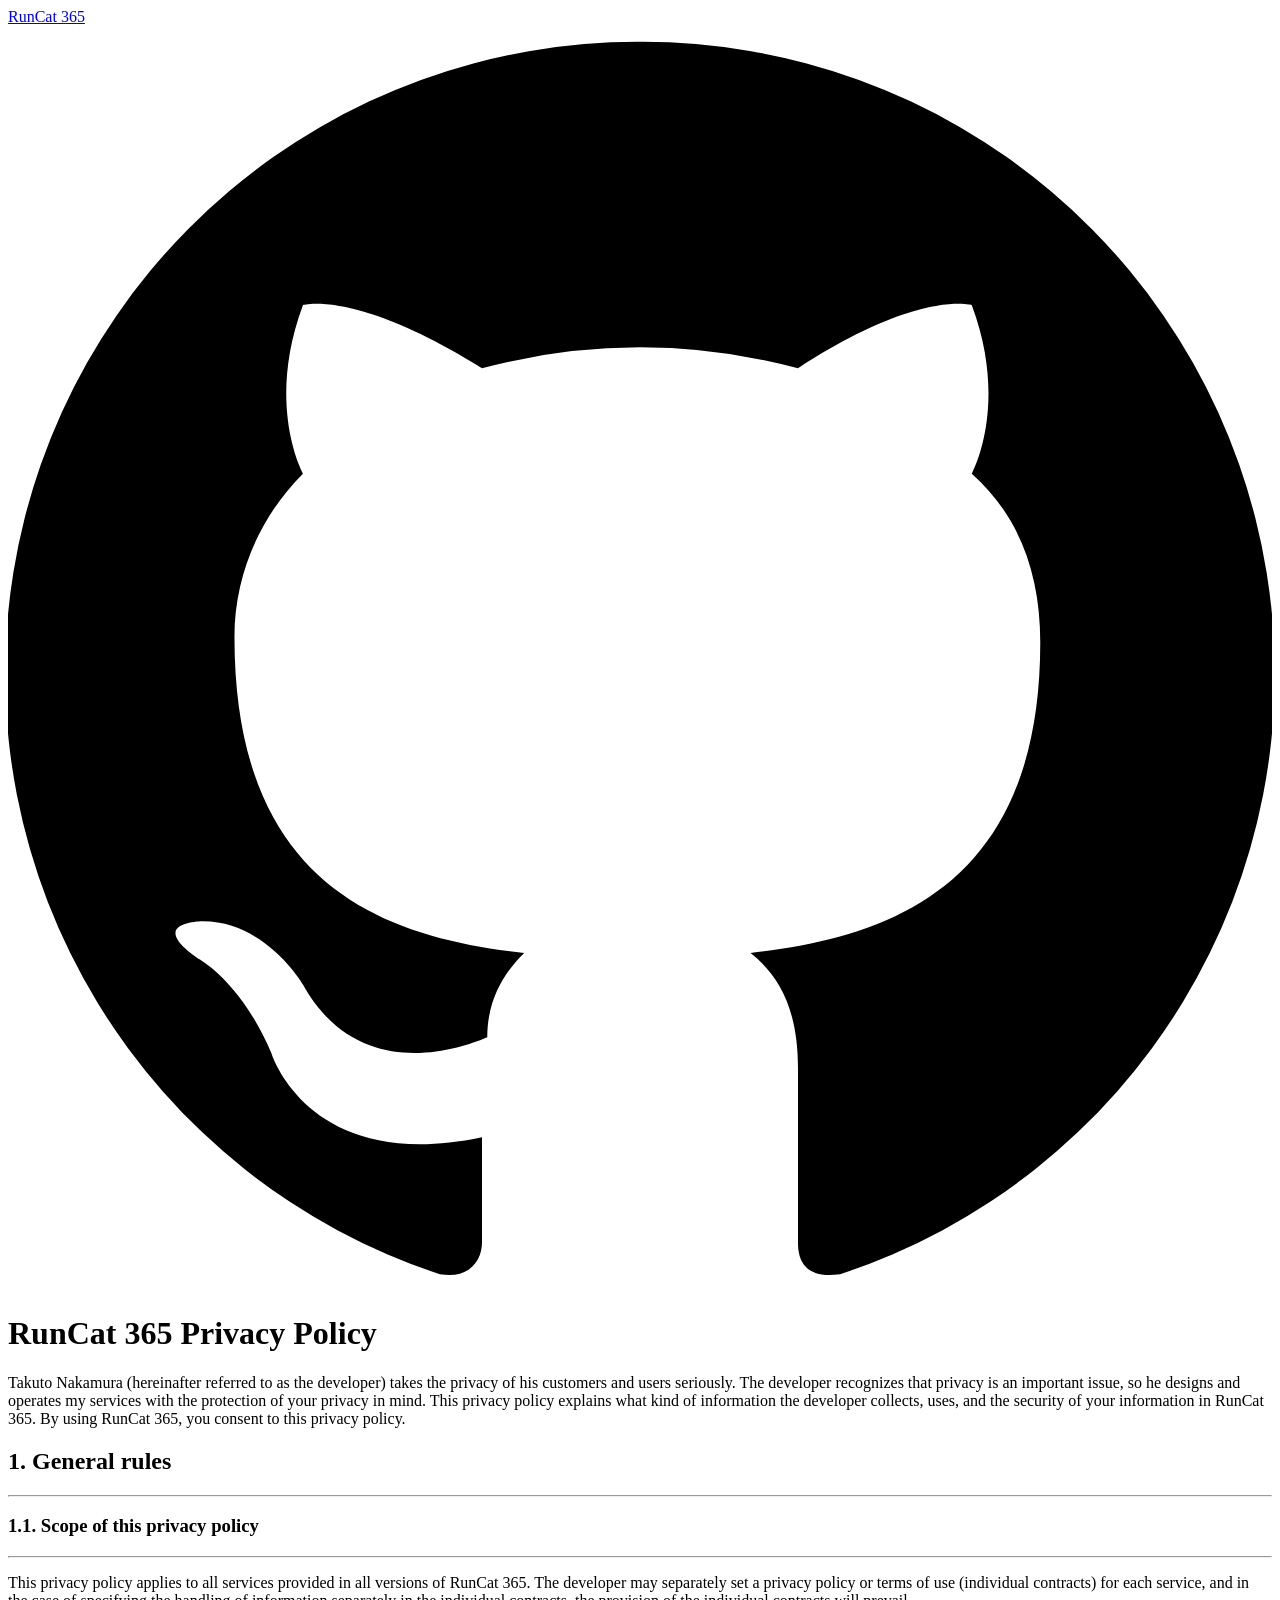
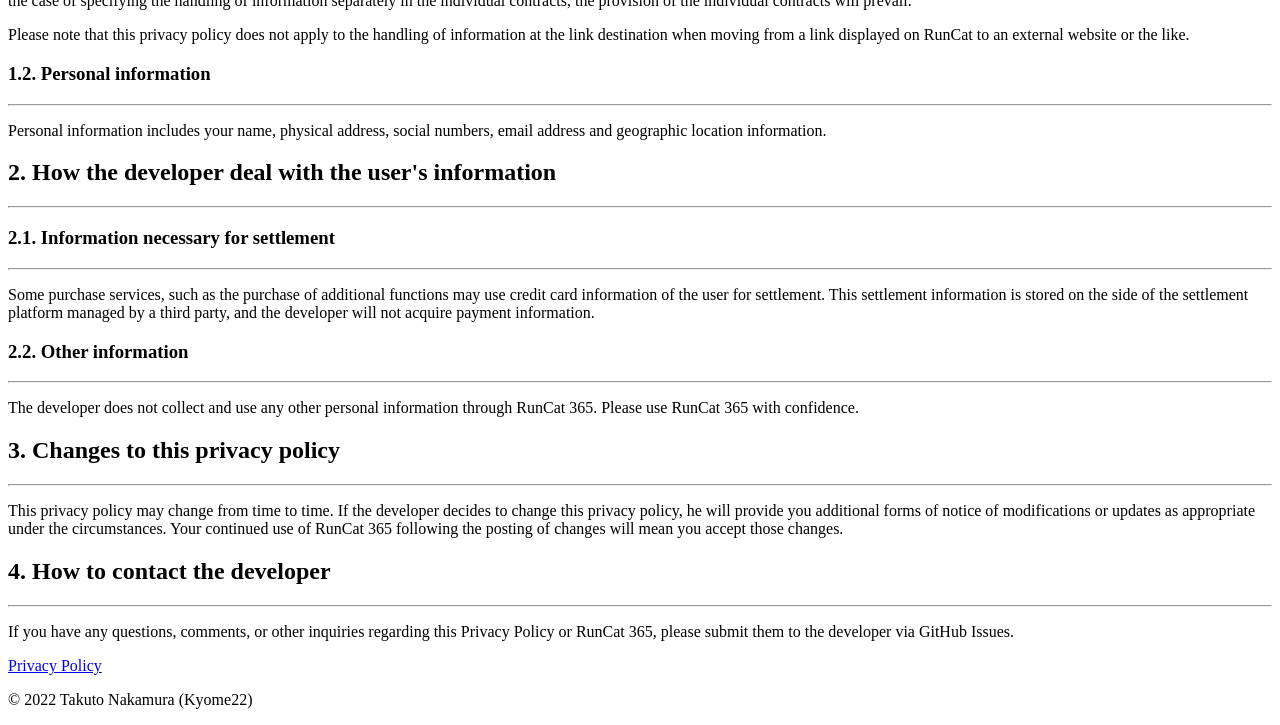
==== docs/privacy_policy.html @ 28efac6f "Updated the repository URL to the new one." ====
<!doctype html>
<html lang="en">
  <head>
    <title>RunCat 365</title>
    <link href="https://fonts.googleapis.com/css?family=Exo+2:400,400i,600,600i" rel="stylesheet" />
    <link rel="stylesheet" href="./style.css" />
  </head>
  <body>
    <header>
      <div>
        <a class="title" href="./index.html"> RunCat 365 </a>
        <a
          href="https://github.com/runcat-dev/RunCat365"
          title="Link for GitHub Repository"
          target="_blank"
          rel="noopener noreferrer"
        >
          <svg class="github-icon" viewBox="0 0 24 24">
            <path
              d="M12 .3a12 12 0 0 0-3.8 23.4c.6.1.8-.3.8-.6v-2c-3.3.7-4-1.6-4-1.6-.6-1.4-1.4-1.8-1.4-1.8-1-.7.1-.7.1-.7 1.2 0 1.9 1.2 1.9 1.2 1 1.8 2.8 1.3 3.5 1 0-.8.4-1.3.7-1.6-2.7-.3-5.5-1.3-5.5-6 0-1.2.5-2.3 1.3-3.1-.2-.4-.6-1.6 0-3.2 0 0 1-.3 3.4 1.2a11.5 11.5 0 0 1 6 0c2.3-1.5 3.3-1.2 3.3-1.2.6 1.6.2 2.8 0 3.2.9.8 1.3 1.9 1.3 3.2 0 4.6-2.8 5.6-5.5 5.9.5.4.9 1 .9 2.2v3.3c0 .3.1.7.8.6A12 12 0 0 0 12 .3"
            ></path>
          </svg>
        </a>
      </div>
    </header>
    <div class="privacy-policy">
      <div class="block">
        <h1>RunCat 365 Privacy Policy</h1>
        <p class="explain">
          Takuto Nakamura (hereinafter referred to as the developer) takes the privacy of his
          customers and users seriously. The developer recognizes that privacy is an important
          issue, so he designs and operates my services with the protection of your privacy in mind.
          This privacy policy explains what kind of information the developer collects, uses, and
          the security of your information in RunCat 365. By using RunCat 365, you consent to this
          privacy policy.
        </p>
      </div>
      <div class="block">
        <h2>1. General rules</h2>
        <hr />
        <h3>1.1. Scope of this privacy policy</h3>
        <hr />
        <p class="explain">
          This privacy policy applies to all services provided in all versions of RunCat 365. The
          developer may separately set a privacy policy or terms of use (individual contracts) for
          each service, and in the case of specifying the handling of information separately in the
          individual contracts, the provision of the individual contracts will prevail.
        </p>
        <p class="explain">
          Please note that this privacy policy does not apply to the handling of information at the
          link destination when moving from a link displayed on RunCat to an external website or the
          like.
        </p>
        <h3>1.2. Personal information</h3>
        <hr />
        <p class="explain">
          Personal information includes your name, physical address, social numbers, email address
          and geographic location information.
        </p>
      </div>
      <div class="block">
        <h2>2. How the developer deal with the user's information</h2>
        <hr />
        <h3>2.1. Information necessary for settlement</h3>
        <hr />
        <p class="explain">
          Some purchase services, such as the purchase of additional functions may use credit card
          information of the user for settlement. This settlement information is stored on the side
          of the settlement platform managed by a third party, and the developer will not acquire
          payment information.
        </p>
        <h3>2.2. Other information</h3>
        <hr />
        <p class="explain">
          The developer does not collect and use any other personal information through RunCat 365.
          Please use RunCat 365 with confidence.
        </p>
      </div>
      <div class="block">
        <h2>3. Changes to this privacy policy</h2>
        <hr />
        <p class="explain">
          This privacy policy may change from time to time. If the developer decides to change this
          privacy policy, he will provide you additional forms of notice of modifications or updates
          as appropriate under the circumstances. Your continued use of RunCat 365 following the
          posting of changes will mean you accept those changes.
        </p>
      </div>
      <div class="block">
        <h2>4. How to contact the developer</h2>
        <hr />
        <p class="explain">
          If you have any questions, comments, or other inquiries regarding this Privacy Policy or
          RunCat 365, please submit them to the developer via GitHub Issues.
        </p>
      </div>
    </div>
    <footer>
      <nav>
        <a href="./privacy_policy.html">Privacy Policy</a>
      </nav>
      <p>© 2022 Takuto Nakamura (Kyome22)</p>
    </footer>
  </body>
</html>
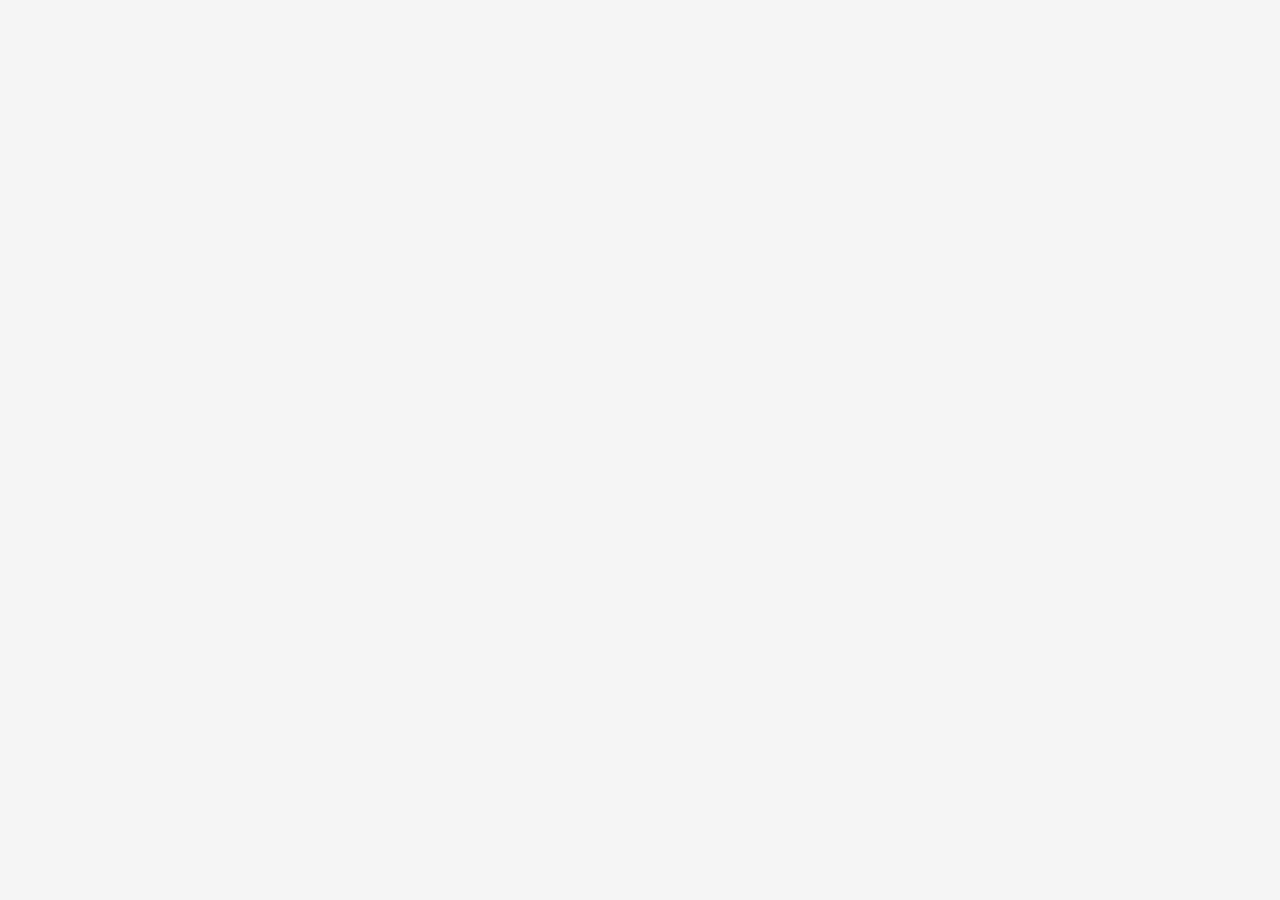
==== commit 7986ed95: "docs: replace GitHub Pages with lobster.js and add EN/JA switching Rebuild the docs site on lobster." ====
--- a/docs/privacy_policy.html
+++ b/docs/privacy_policy.html
@@ -1,105 +1,22 @@
 <!doctype html>
 <html lang="en">
   <head>
-    <title>RunCat 365</title>
-    <link href="https://fonts.googleapis.com/css?family=Exo+2:400,400i,600,600i" rel="stylesheet" />
+    <meta charset="UTF-8" />
+    <meta name="viewport" content="width=device-width, initial-scale=1.0" />
+    <title>RunCat 365 — Privacy Policy</title>
+    <meta name="author" content="Kyome22" />
+    <meta name="description" content="RunCat 365 Privacy Policy" />
+    <link href="https://fonts.googleapis.com/css?family=Exo+2:400,400i,600,600i,700,700i" rel="stylesheet" />
     <link rel="stylesheet" href="./style.css" />
   </head>
   <body>
-    <header>
-      <div>
-        <a class="title" href="./index.html"> RunCat 365 </a>
-        <a
-          href="https://github.com/runcat-dev/RunCat365"
-          title="Link for GitHub Repository"
-          target="_blank"
-          rel="noopener noreferrer"
-        >
-          <svg class="github-icon" viewBox="0 0 24 24">
-            <path
-              d="M12 .3a12 12 0 0 0-3.8 23.4c.6.1.8-.3.8-.6v-2c-3.3.7-4-1.6-4-1.6-.6-1.4-1.4-1.8-1.4-1.8-1-.7.1-.7.1-.7 1.2 0 1.9 1.2 1.9 1.2 1 1.8 2.8 1.3 3.5 1 0-.8.4-1.3.7-1.6-2.7-.3-5.5-1.3-5.5-6 0-1.2.5-2.3 1.3-3.1-.2-.4-.6-1.6 0-3.2 0 0 1-.3 3.4 1.2a11.5 11.5 0 0 1 6 0c2.3-1.5 3.3-1.2 3.3-1.2.6 1.6.2 2.8 0 3.2.9.8 1.3 1.9 1.3 3.2 0 4.6-2.8 5.6-5.5 5.9.5.4.9 1 .9 2.2v3.3c0 .3.1.7.8.6A12 12 0 0 0 12 .3"
-            ></path>
-          </svg>
-        </a>
-      </div>
-    </header>
-    <div class="privacy-policy">
-      <div class="block">
-        <h1>RunCat 365 Privacy Policy</h1>
-        <p class="explain">
-          Takuto Nakamura (hereinafter referred to as the developer) takes the privacy of his
-          customers and users seriously. The developer recognizes that privacy is an important
-          issue, so he designs and operates my services with the protection of your privacy in mind.
-          This privacy policy explains what kind of information the developer collects, uses, and
-          the security of your information in RunCat 365. By using RunCat 365, you consent to this
-          privacy policy.
-        </p>
-      </div>
-      <div class="block">
-        <h2>1. General rules</h2>
-        <hr />
-        <h3>1.1. Scope of this privacy policy</h3>
-        <hr />
-        <p class="explain">
-          This privacy policy applies to all services provided in all versions of RunCat 365. The
-          developer may separately set a privacy policy or terms of use (individual contracts) for
-          each service, and in the case of specifying the handling of information separately in the
-          individual contracts, the provision of the individual contracts will prevail.
-        </p>
-        <p class="explain">
-          Please note that this privacy policy does not apply to the handling of information at the
-          link destination when moving from a link displayed on RunCat to an external website or the
-          like.
-        </p>
-        <h3>1.2. Personal information</h3>
-        <hr />
-        <p class="explain">
-          Personal information includes your name, physical address, social numbers, email address
-          and geographic location information.
-        </p>
-      </div>
-      <div class="block">
-        <h2>2. How the developer deal with the user's information</h2>
-        <hr />
-        <h3>2.1. Information necessary for settlement</h3>
-        <hr />
-        <p class="explain">
-          Some purchase services, such as the purchase of additional functions may use credit card
-          information of the user for settlement. This settlement information is stored on the side
-          of the settlement platform managed by a third party, and the developer will not acquire
-          payment information.
-        </p>
-        <h3>2.2. Other information</h3>
-        <hr />
-        <p class="explain">
-          The developer does not collect and use any other personal information through RunCat 365.
-          Please use RunCat 365 with confidence.
-        </p>
-      </div>
-      <div class="block">
-        <h2>3. Changes to this privacy policy</h2>
-        <hr />
-        <p class="explain">
-          This privacy policy may change from time to time. If the developer decides to change this
-          privacy policy, he will provide you additional forms of notice of modifications or updates
-          as appropriate under the circumstances. Your continued use of RunCat 365 following the
-          posting of changes will mean you accept those changes.
-        </p>
-      </div>
-      <div class="block">
-        <h2>4. How to contact the developer</h2>
-        <hr />
-        <p class="explain">
-          If you have any questions, comments, or other inquiries regarding this Privacy Policy or
-          RunCat 365, please submit them to the developer via GitHub Issues.
-        </p>
-      </div>
-    </div>
-    <footer>
-      <nav>
-        <a href="./privacy_policy.html">Privacy Policy</a>
-      </nav>
-      <p>© 2022 Takuto Nakamura (Kyome22)</p>
-    </footer>
+    <div id="content"></div>
+    <script type="module">
+      import { loadMarkdown } from "https://hacknock.github.io/lobsterjs/lobster.js";
+      const language = new URLSearchParams(location.search).get("lang") === "ja" ? "ja" : "en";
+      document.documentElement.lang = language;
+      const source = language === "ja" ? "./privacy_policy.ja.md" : "./privacy_policy.md";
+      loadMarkdown(source, document.getElementById("content"));
+    </script>
   </body>
 </html>
--- a/docs/style.css
+++ b/docs/style.css
@@ -0,0 +1,431 @@
+:root {
+  --lbs-bg: #f5f5f5;
+  --lbs-surface: #ffffff;
+  --lbs-ink: #2c2f36;
+  --lbs-ink-soft: #4a4f5a;
+  --lbs-muted: #606060;
+  --lbs-line: #e2e2e2;
+  --lbs-accent: #5f9ea0;
+  --lbs-accent-strong: #008b8b;
+  --lbs-accent-soft: #e3eeef;
+  --lbs-code-bg: #ededed;
+  --lbs-radius: 14px;
+  --lbs-shadow: 0 1px 2px rgba(44, 47, 54, 0.04), 0 8px 24px rgba(44, 47, 54, 0.06);
+  --lbs-shadow-strong: 0 2px 4px rgba(44, 47, 54, 0.05), 0 14px 32px rgba(44, 47, 54, 0.1);
+  --lbs-font-sans: "Exo 2", -apple-system, BlinkMacSystemFont, "Segoe UI", system-ui, "Helvetica Neue", Arial, sans-serif;
+  --lbs-font-mono: ui-monospace, "SF Mono", Menlo, Consolas, monospace;
+}
+
+*,
+*::before,
+*::after {
+  box-sizing: border-box;
+}
+
+html {
+  scroll-behavior: smooth;
+}
+
+body {
+  margin: 0;
+  background: var(--lbs-bg);
+  color: var(--lbs-ink);
+  font-family: var(--lbs-font-sans);
+  line-height: 1.7;
+  -webkit-font-smoothing: antialiased;
+  -moz-osx-font-smoothing: grayscale;
+}
+
+#content {
+  max-width: 880px;
+  margin: 0 auto;
+  padding: 3.5rem 1.5rem 4rem;
+}
+
+/* ----- Header ----- */
+
+.lbs-header {
+  padding-bottom: 2rem;
+  margin-bottom: 2.5rem;
+  border-bottom: 1px solid var(--lbs-line);
+  text-align: center;
+}
+
+.lbs-header .lbs-heading-1 {
+  margin: 0;
+  font-style: italic;
+  font-size: clamp(2.75rem, 8vw, 4.5rem);
+  line-height: 1.05;
+  letter-spacing: -0.02em;
+  font-weight: 700;
+}
+
+.lbs-header .lbs-paragraph {
+  margin: 0.85rem 0 0;
+  color: var(--lbs-ink-soft);
+  font-weight: 600;
+  font-size: 1.15rem;
+}
+
+.lbs-header .lbs-paragraph a {
+  border-bottom: none;
+}
+
+/* ----- Hero (lead, demo, download) ----- */
+
+.lbs-header + .lbs-paragraph {
+  max-width: 36rem;
+  margin: 0 auto 2rem;
+  text-align: center;
+  font-size: 1.1rem;
+  color: var(--lbs-ink-soft);
+}
+
+.lbs-image {
+  display: block;
+  max-width: 100%;
+  height: auto;
+  margin: 0 auto;
+}
+
+.lbs-paragraph:has(.lbs-image) {
+  text-align: center;
+  margin: 1.5rem 0;
+}
+
+.lbs-image[src*="demo"] {
+  width: 600px;
+  border-radius: var(--lbs-radius);
+  box-shadow: var(--lbs-shadow-strong);
+}
+
+/* ----- Screenshots ----- */
+
+.lbs-image[src*="overview"],
+.lbs-image[src*="custom_runner"],
+.lbs-image[src*="endless_game"] {
+  width: 100%;
+  max-width: 600px;
+  border-radius: var(--lbs-radius);
+  box-shadow: var(--lbs-shadow);
+}
+
+/* ----- Microsoft Store badge ----- */
+
+.lbs-image[src*="get_it_from_ms"] {
+  height: 64px;
+  width: auto;
+  transition: opacity 0.15s ease, transform 0.15s ease;
+}
+
+.lbs-paragraph:has(.lbs-image[src*="get_it_from_ms"]) {
+  margin-top: 2rem;
+  margin-bottom: 0.5rem;
+}
+
+.lbs-paragraph a:active .lbs-image[src*="get_it_from_ms"] {
+  opacity: 0.7;
+  transform: translateY(2px);
+}
+
+/* availability line directly under the store badge */
+.lbs-paragraph:has(.lbs-image[src*="get_it_from_ms"]) + .lbs-paragraph {
+  text-align: center;
+  color: var(--lbs-muted);
+  font-size: 0.9rem;
+}
+
+/* ----- Headings ----- */
+
+.lbs-heading-2 {
+  margin: 3.5rem 0 1rem;
+  font-size: 1.65rem;
+  letter-spacing: -0.015em;
+  font-weight: 700;
+  scroll-margin-top: 1.5rem;
+}
+
+.lbs-heading-3 {
+  margin: 0 0 0.5rem;
+  font-size: 1.15rem;
+  letter-spacing: -0.005em;
+  font-weight: 600;
+  color: var(--lbs-ink);
+}
+
+/* ----- Body text ----- */
+
+.lbs-paragraph {
+  margin: 0.85rem 0;
+  color: var(--lbs-ink-soft);
+}
+
+.lbs-strong {
+  color: var(--lbs-ink);
+  font-weight: 600;
+}
+
+.lbs-emphasis {
+  font-style: italic;
+}
+
+.lbs-ul,
+.lbs-ol {
+  padding-left: 1.4rem;
+  margin: 1rem 0;
+  color: var(--lbs-ink-soft);
+}
+
+.lbs-list-item {
+  margin: 0.45rem 0;
+}
+
+.lbs-list-item::marker {
+  color: var(--lbs-accent);
+}
+
+/* ----- Links ----- */
+
+.lbs-paragraph a,
+.lbs-list-item a,
+.lbs-details a {
+  color: var(--lbs-accent-strong);
+  text-decoration: none;
+  border-bottom: 1px solid rgba(0, 139, 139, 0.25);
+  transition: color 0.15s ease, border-color 0.15s ease;
+}
+
+.lbs-paragraph a:hover,
+.lbs-list-item a:hover,
+.lbs-details a:hover {
+  color: var(--lbs-accent);
+  border-bottom-color: var(--lbs-accent);
+}
+
+/* ----- Inline code ----- */
+
+.lbs-code-span {
+  font-family: var(--lbs-font-mono);
+  font-size: 0.88em;
+  background: var(--lbs-code-bg);
+  color: var(--lbs-accent-strong);
+  padding: 0.12em 0.45em;
+  border-radius: 6px;
+}
+
+/* ----- Feature cards (silent table / Warp) ----- */
+
+.lbs-table.lbs-table-silent {
+  display: block;
+  margin: 1.5rem 0;
+  border: 0;
+}
+
+.lbs-table-silent thead,
+.lbs-table-silent tbody {
+  display: block;
+}
+
+.lbs-table-silent tr {
+  display: grid;
+  grid-template-columns: 1fr 1fr;
+  gap: 1rem;
+  margin-bottom: 1rem;
+}
+
+.lbs-table-silent tr:has(th:nth-child(3)) {
+  grid-template-columns: repeat(3, 1fr);
+}
+
+.lbs-table-silent tr:last-child {
+  margin-bottom: 0;
+}
+
+.lbs-table-silent th {
+  display: block;
+  background: var(--lbs-surface);
+  border: 1px solid var(--lbs-line);
+  border-radius: var(--lbs-radius);
+  padding: 1.5rem;
+  text-align: left;
+  font-weight: 400;
+  box-shadow: var(--lbs-shadow);
+  transition: transform 0.2s ease, box-shadow 0.2s ease, border-color 0.2s ease;
+}
+
+.lbs-table-silent th:hover {
+  transform: translateY(-3px);
+  box-shadow: var(--lbs-shadow-strong);
+  border-color: var(--lbs-accent);
+}
+
+.lbs-table-silent th .lbs-heading-3 {
+  margin: 0 0 0.5rem;
+}
+
+.lbs-table-silent th .lbs-paragraph {
+  margin: 0;
+  font-size: 0.96rem;
+}
+
+/* ----- Image + list columns (monitor section) ----- */
+
+.lbs-table-silent tr:has(.lbs-image) {
+  grid-template-columns: 1fr 1fr;
+  gap: 2.5rem;
+  align-items: center;
+}
+
+.lbs-table-silent tr:has(.lbs-image) th {
+  background: none;
+  border: 0;
+  border-radius: 0;
+  padding: 0;
+  box-shadow: none;
+}
+
+.lbs-table-silent tr:has(.lbs-image) th:hover {
+  transform: none;
+  box-shadow: none;
+  border-color: transparent;
+}
+
+.lbs-table-silent tr:has(.lbs-image) .lbs-paragraph {
+  font-size: 1rem;
+  margin: 0 0 1rem;
+}
+
+.lbs-table-silent tr:has(.lbs-image) .lbs-ul {
+  margin: 0;
+}
+
+/* ----- Blockquote ----- */
+
+.lbs-blockquote {
+  margin: 1.5rem 0;
+  padding: 1.1rem 1.4rem;
+  background: var(--lbs-surface);
+  border: 1px solid var(--lbs-line);
+  border-left: 4px solid var(--lbs-accent);
+  border-radius: 10px;
+  box-shadow: var(--lbs-shadow);
+}
+
+.lbs-blockquote .lbs-paragraph {
+  margin: 0;
+  color: var(--lbs-ink);
+}
+
+/* ----- Details / FAQ ----- */
+
+.lbs-details {
+  background: var(--lbs-surface);
+  border: 1px solid var(--lbs-line);
+  border-radius: 12px;
+  padding: 0.25rem 1.1rem;
+  margin: 0.65rem 0;
+  transition: border-color 0.15s ease, box-shadow 0.15s ease;
+}
+
+.lbs-details:hover {
+  border-color: rgba(95, 158, 160, 0.5);
+}
+
+.lbs-details[open] {
+  border-color: var(--lbs-accent);
+  box-shadow: 0 6px 18px rgba(95, 158, 160, 0.12);
+}
+
+.lbs-summary {
+  cursor: pointer;
+  padding: 0.85rem 1.75rem 0.85rem 0;
+  font-weight: 600;
+  color: var(--lbs-ink);
+  list-style: none;
+  position: relative;
+}
+
+.lbs-summary::-webkit-details-marker {
+  display: none;
+}
+
+.lbs-summary::after {
+  content: "+";
+  position: absolute;
+  right: 0;
+  top: 50%;
+  transform: translateY(-50%);
+  font-size: 1.4rem;
+  line-height: 1;
+  color: var(--lbs-accent);
+  transition: transform 0.2s ease;
+}
+
+.lbs-details[open] .lbs-summary::after {
+  content: "−";
+}
+
+.lbs-details .lbs-paragraph {
+  margin: 0 0 0.9rem;
+}
+
+/* ----- Footer ----- */
+
+.lbs-footer {
+  margin-top: 4rem;
+  padding-top: 1.5rem;
+  border-top: 1px solid var(--lbs-line);
+  color: var(--lbs-muted);
+  font-size: 0.9rem;
+  text-align: center;
+}
+
+.lbs-footer .lbs-paragraph {
+  margin: 0.35rem 0;
+  color: var(--lbs-muted);
+}
+
+.lbs-footer a {
+  color: var(--lbs-muted);
+  text-decoration: none;
+  border-bottom: 1px solid transparent;
+  transition: color 0.15s ease, border-color 0.15s ease;
+}
+
+.lbs-footer a:hover {
+  color: var(--lbs-accent-strong);
+  border-bottom-color: var(--lbs-accent-strong);
+}
+
+/* ----- Language switcher (footer) ----- */
+
+.lbs-footer .lbs-strong {
+  color: var(--lbs-accent-strong);
+  font-weight: 700;
+}
+
+/* ----- Responsive ----- */
+
+@media (max-width: 640px) {
+  #content {
+    padding: 2.5rem 1.25rem 3rem;
+  }
+
+  .lbs-image[src*="demo"] {
+    width: 100%;
+  }
+
+  .lbs-table-silent tr,
+  .lbs-table-silent tr:has(th:nth-child(3)),
+  .lbs-table-silent tr:has(.lbs-image) {
+    grid-template-columns: 1fr;
+  }
+
+  .lbs-table-silent tr:has(.lbs-image) {
+    gap: 1.5rem;
+  }
+
+  .lbs-heading-2 {
+    margin-top: 2.75rem;
+  }
+}
